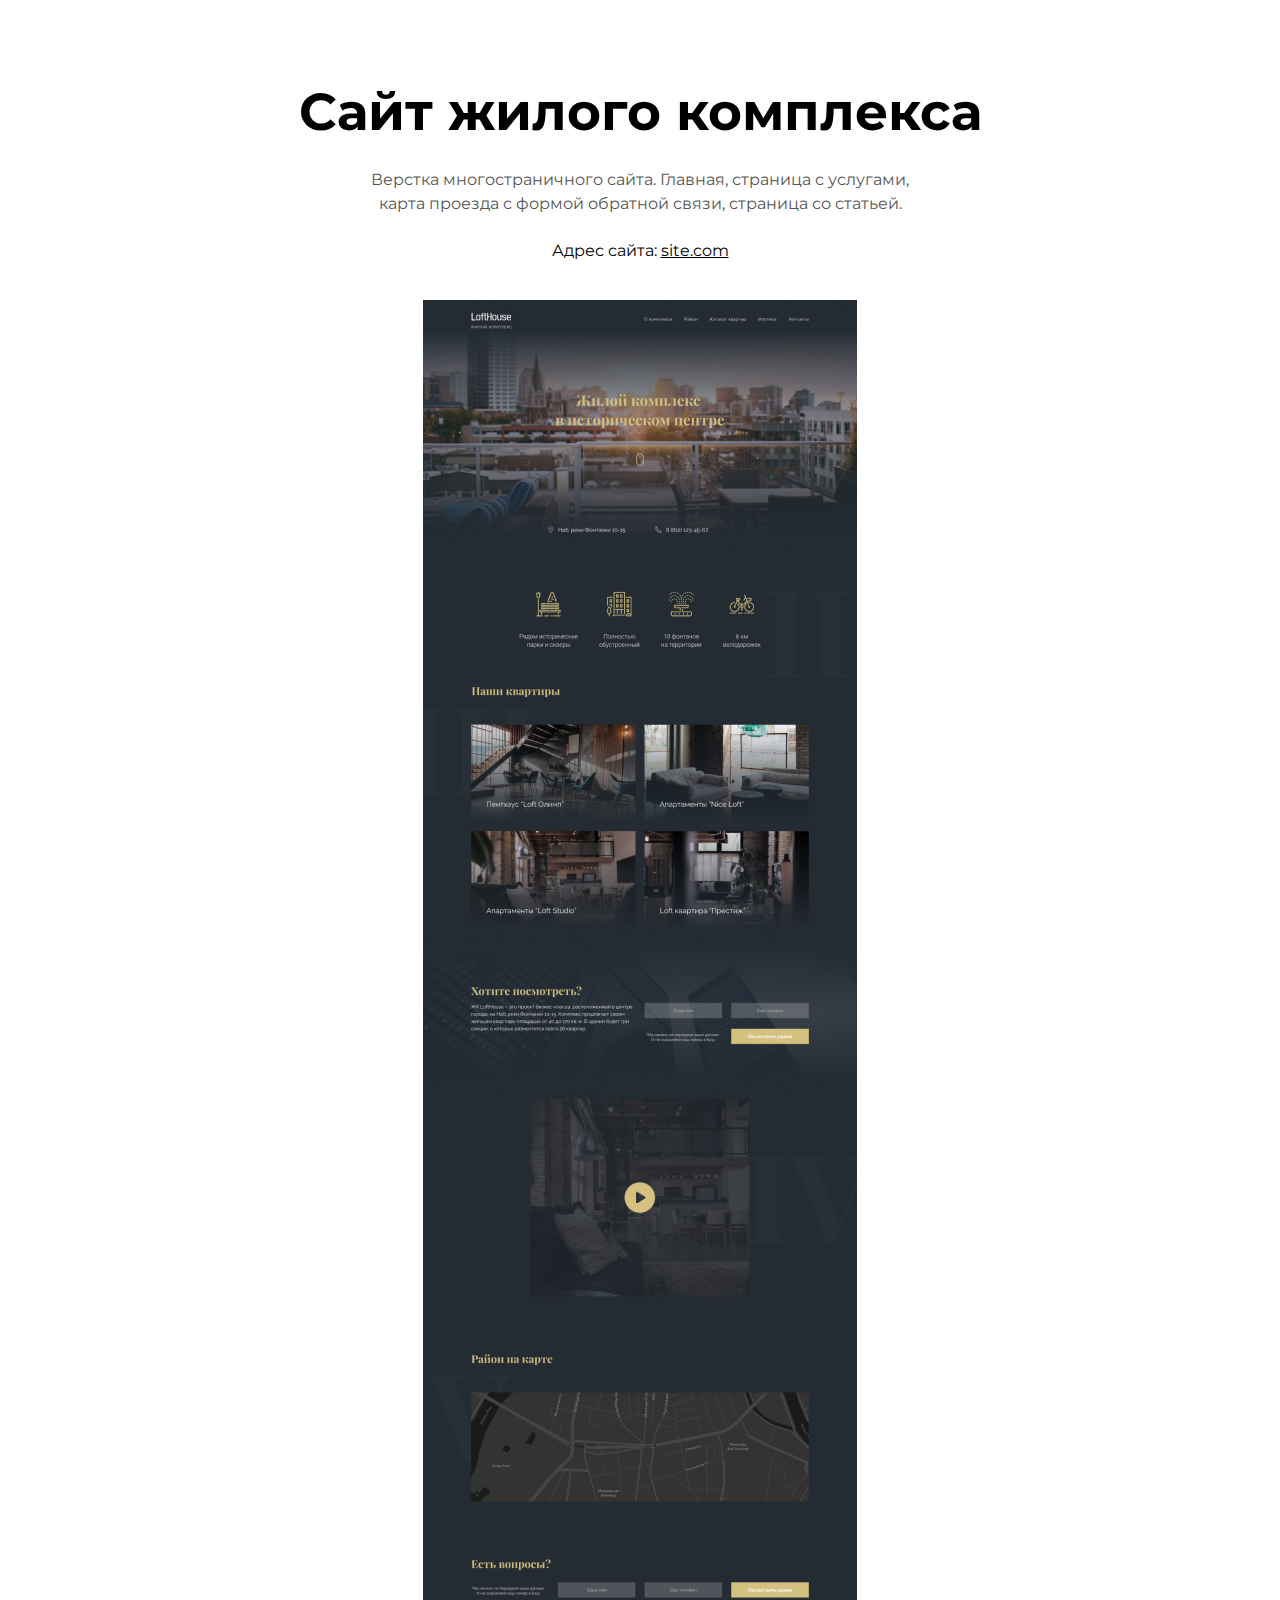
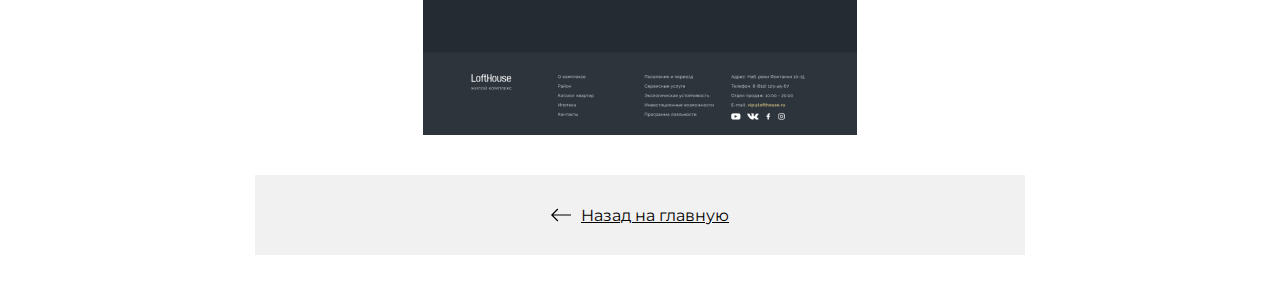
==== loft-house.html @ 3b43f45d "Сделаны 3 внутренних сайта" ====
<!DOCTYPE html>
<html lang="ru">

<head>
    <meta charset="UTF-8">
    <meta name="viewport" content="width=device-width, initial-scale=1.0">
    <link rel="stylesheet" href="./css/base.css">
    <link rel="stylesheet" href="./css/main.css">
    <title>Сайт жилого комплекса</title>
</head>

<body>
    <article class="inner-page">
        <div class="conteiner">

            <div class="inner-page__details">
                <h1 class="inner-page__title">Сайт жилого комплекса</h1>

                <div class="inner-page__text">
                    <p>Верстка многостраничного сайта. Главная, страница с услугами,
                        карта проезда с формой обратной связи,
                        страница со статьей.</p>
                </div>
                <p class="inner-page__link">Адрес сайта: <a href="#" target="_blank">site.com</a></p>
            </div>

            <img class="inner-page__img" src="./img/project/project-lofthouse.jpg"
            srcset="./img/project/project-lofthouse@2x .jpg 2x" alt="Сайт жилого комплекса">

            <a href="./index.html" class="inner-page__backlink"> <img src="./img/icons/arrow-left.svg"
                    alt="вернуться на главную">Назад на главную</a>
        </div>
    </article>
</body>

</html>
---- css/base.css ----
* {
	padding: 0px;
	margin: 0px;
	border: none;
}

*,
*::before,
*::after {
	box-sizing: border-box;
}

/* Links */

/* Common */

aside, nav, footer, header, section, main {
	display: block;
}

body {
    font-family: "Montserrat", sans-serif;
    font-optical-sizing: auto;
    font-weight: 400;
    font-style: normal;
}

.conteiner {
    width: 1200px;
    margin: 0 auto;
    padding: 0 15px;
}

h1, h2, h3, h4, h5, h6, p {
    font-size: inherit;
	font-weight: inherit;
}

ul, ul li {
	list-style: none;
}

img {
	vertical-align: top;
}

img, svg {
	max-width: 100%;
	height: auto;
}

address {
  font-style: normal;
}

/* Form */

input, textarea, button, select {
	font-family: inherit;
    font-size: inherit;
    color: inherit;
    background-color: transparent;
}

input::-ms-clear {
	display: none;
}

button, input[type="submit"] {
    display: inline-block;
    box-shadow: none;
    background-color: transparent;
    background: none;
    cursor: pointer;
}

input:focus, input:active,
button:focus, button:active {
    outline: none;
}

button::-moz-focus-inner {
	padding: 0;
	border: 0;
}

label {
	cursor: pointer;
}

legend {
	display: block;
}
---- css/main.css ----
@import url("https://fonts.googleapis.com/css2?family=Inter:wght@100..900&family=Montserrat:ital,wght@0,100..900;1,100..900&display=swap");

/* Header */

.header {
  padding: 80px 0 80px;
  /* background-color: #252525; */
  background: #252525 linear-gradient(158deg, #2f2f2f 0%, #202020 100%);
  color: #fff;
  border-bottom-right-radius: 100px;
}

.header__img {
  border-radius: 80px;
}

.header__row {
  display: flex;
  align-items: center;
  column-gap: 60px;
}

.header__title {
  margin-bottom: 10px;
  font-weight: 700;
  font-size: 60px;
  color: #fff;
}

.header__text {
  width: 530px;
  margin-bottom: 10px;
  font-weight: 300;
  font-size: 26px;
  color: #fff;
}

.header__buttons {
  display: flex;
  column-gap: 20px;
}

.button {
  background-color: #000;
  border-radius: 8px;
  padding: 15px 25px;
  line-height: 1;
  color: #fff;
  font-weight: 400;
  font-size: 16px;
}

.button:hover {
  background-color: #1782cf;
  transition: all 0.2s ease-in;
}

.button-outline {
  border-radius: 8px;
  padding: 15px 25px;
  line-height: 1;
  color: #fff;
  font-weight: 400;
  font-size: 16px;
  border: 1px solid #3b3b3b;
}

.button-outline:hover {
  border-color: #1782cf;
  transition: all 0.2s ease-in;
}

/* Porfolio */

.portfolio {
  padding-top: 80px;
}

.portfolio__title {
  margin-bottom: 65px;
  font-weight: 700;
  font-size: 52px;
  text-align: center;
  color: #000;
}

.projects {
  margin-bottom: 80px;
  display: flex;
  flex-direction: column;
  row-gap: 70px;
  align-items: center;
}

.project {
  text-align: center;
}

.project__img {
  margin-bottom: 30px;
  border-radius: 30px;
  transition: opacity 0.2s ease-in;
}

.project__img:hover {
  opacity: 0.8;
}

.project__title {
  color: #000;
  font-size: 22px;
  font-weight: 400;
}

.project__title a {
  color: #000;
  text-decoration: underline;
}

/* Contacts */

.contacts {
  padding: 80px 0;
  background-color: #252525;
  border-top-left-radius: 100px;
  color: #fff;
}

.contacts__title {
  margin-bottom: 65px;
  font-weight: 700;
  font-size: 52px;
  text-align: center;
}

.messangers {
  display: flex;
  column-gap: 30px;
}

.messanger {
  border-radius: 20px;
  border: 1px solid #363636;
  padding: 46px 20px;
  color: #fff;
  display: flex;
  column-gap: 15px;
  text-decoration: none;
  align-items: center;
  flex-grow: 1;

  transition: background-color 0.2s ease-in;
}

.messanger:hover {
  background-color: #1e1e1e;
}

/* Footer */

.footer {
  padding: 30px 0;
  background-color: #1e1e1e;
  color: #5d5d5d;
}

.footer a {
  color: #5886a8;
}

.footer__inner {
  font-weight: 400;
  font-size: 14px;
  text-align: center;
}

.footer__inner p + p {
  margin-bottom: 15px;
}

/* Inner-page */

.inner-page {
  padding: 80px 0 40px;
}

.inner-page__details {
  margin-bottom: 40px;
  text-align: center;
  display: flex;
  flex-direction: column;
  align-items: center;
  row-gap: 25px;
}

.inner-page__title {
  font-weight: 700;
  font-size: 52px;
  text-align: center;
}

.inner-page__text {
  max-width: 570px;
  font-weight: 400;
  font-size: 16px;
  line-height: 1.5;
  text-align: center;
  color: #555;
}

.inner-page__link {
  color: #000;
}

.inner-page__link a {
  color: #000;
  text-decoration: underline;
}

.inner-page__img {
  display: block;
  margin: 0 auto;
  margin-bottom: 40px;
}

.inner-page__backlink {
  max-width: 770px;
  background-color: #f1f1f1;
  padding: 30px;
  margin: 0 auto;
  color: #000;

  display: flex;
  align-items: center;
  justify-content: center;
  column-gap: 10px;

  transition: all 0.2s ease-in;
}

.inner-page__backlink:hover {
  background-color: #e0e0e0;
}
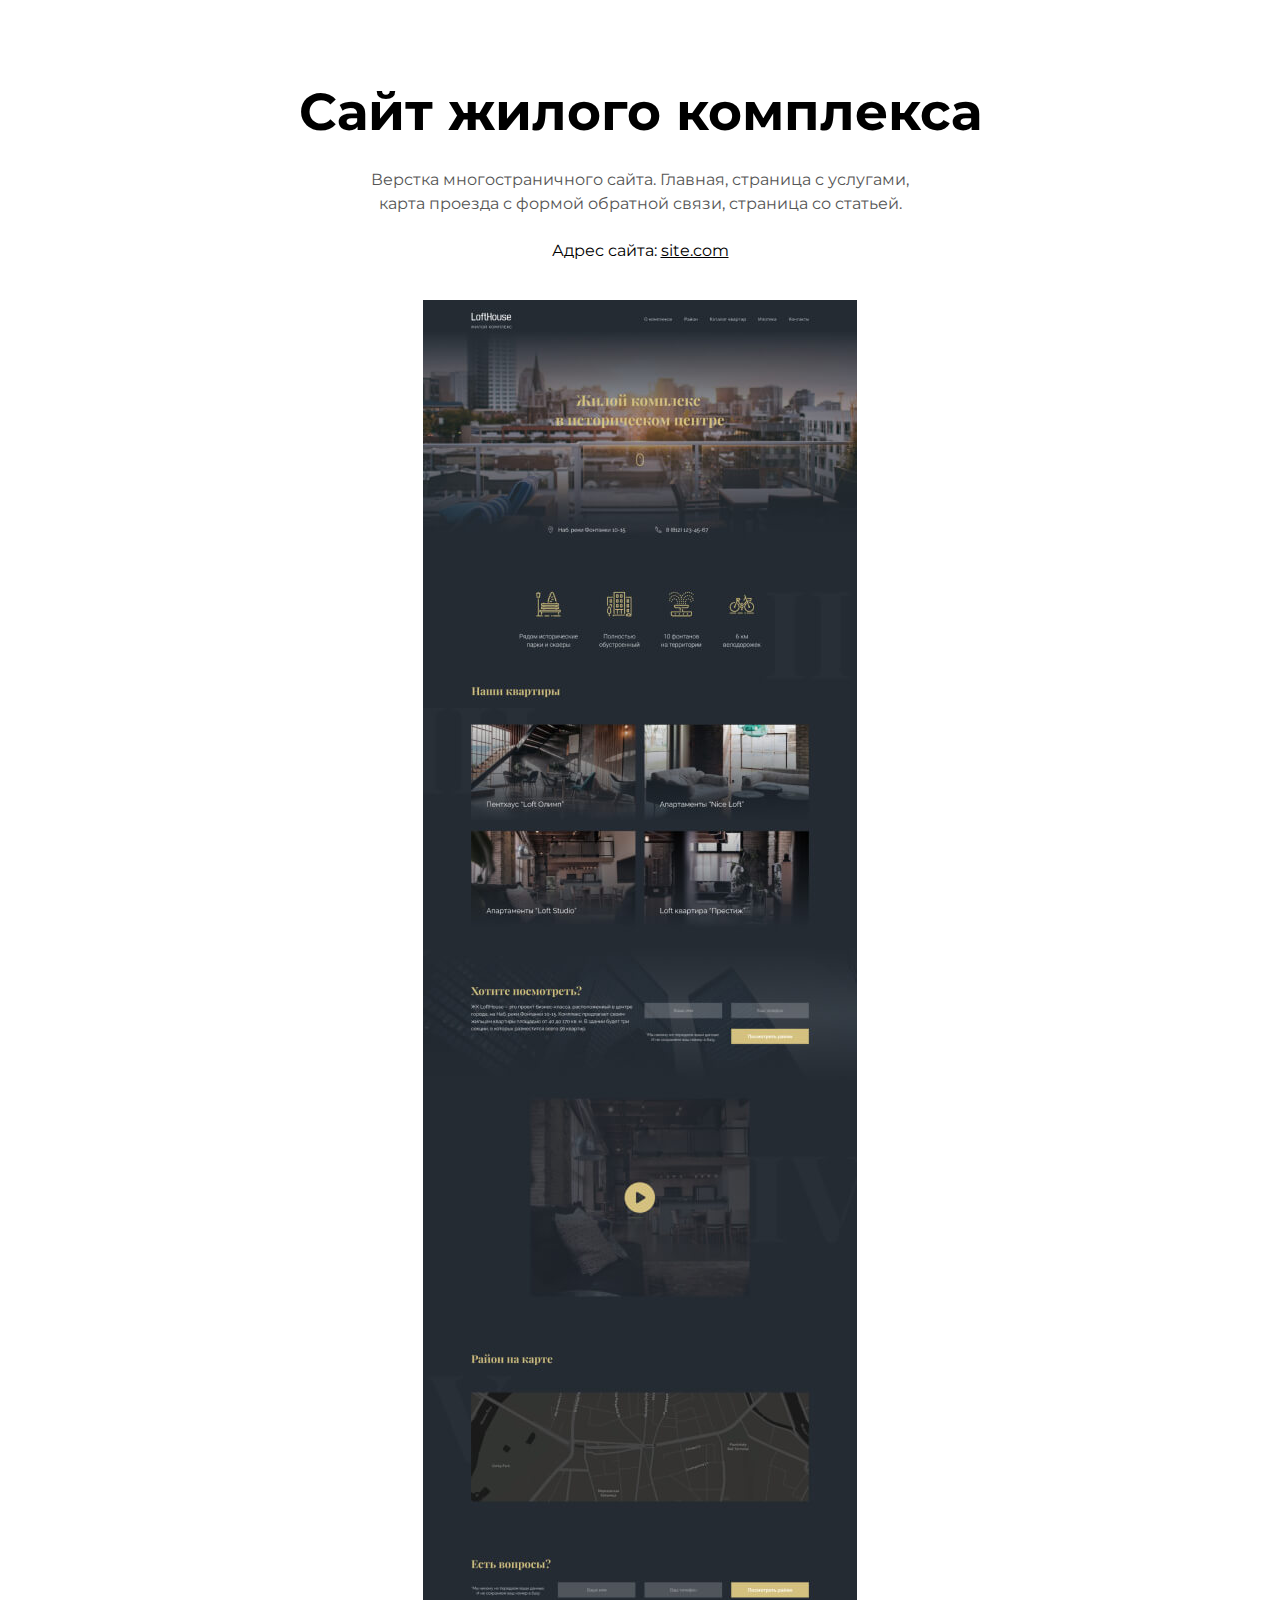
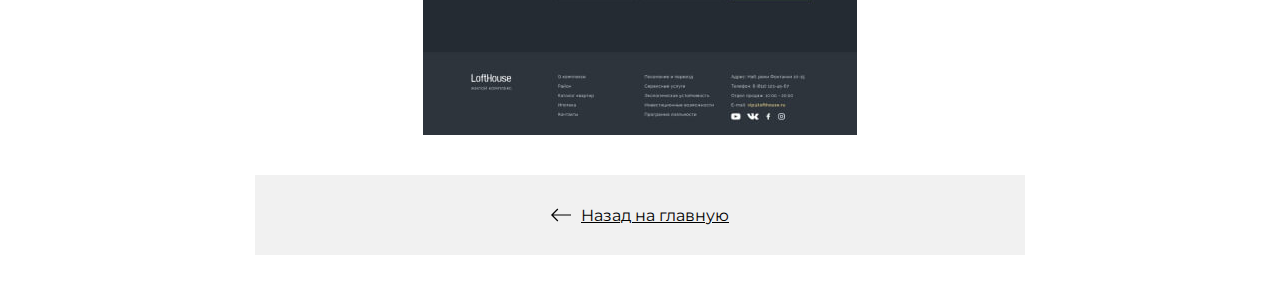
==== commit 984b5be7: "Добавлено описание" ====
--- a/loft-house.html
+++ b/loft-house.html
@@ -4,9 +4,12 @@
 <head>
     <meta charset="UTF-8">
     <meta name="viewport" content="width=device-width, initial-scale=1.0">
+    <title>Сайт жилого комплекса</title>
     <link rel="stylesheet" href="./css/base.css">
     <link rel="stylesheet" href="./css/main.css">
-    <title>Сайт жилого комплекса</title>
+    <link rel="stylesheet" href="./css/media.css">
+    <link rel="icon" type="image/x-icon" href="./img/favicon/favicon.svg">
+    <link rel="apple-touch-icon" sizes="180x180" href="./img/favicon/apple-touch-icon.png">
 </head>
 
 <body>
--- a/css/base.css
+++ b/css/base.css
@@ -26,7 +26,7 @@
 }
 
 .conteiner {
-    width: 1200px;
+    max-width: 1200px;
     margin: 0 auto;
     padding: 0 15px;
 }
--- a/css/main.css
+++ b/css/main.css
@@ -1,6 +1,10 @@
 @import url("https://fonts.googleapis.com/css2?family=Inter:wght@100..900&family=Montserrat:ital,wght@0,100..900;1,100..900&display=swap");
 
 /* Header */
+
+html {
+  scroll-behavior: smooth;
+}
 
 .header {
   padding: 80px 0 80px;
@@ -136,6 +140,8 @@
 .messangers {
   display: flex;
   column-gap: 30px;
+  flex-wrap: wrap;
+  row-gap: 30px;
 }
 
 .messanger {
--- a/css/media.css
+++ b/css/media.css
@@ -0,0 +1,132 @@
+@media (max-width: 1080px) {
+  .header__row {
+    column-gap: 30px;
+  }
+
+  .header__img {
+    width: 300px;
+    border-radius: 30px;
+  }
+
+  .header__title {
+    font-size: 52px;
+  }
+
+  .header__text {
+    font-size: 22px;
+  }
+
+  .portfolio__title {
+    font-size: 42px;
+  }
+  .contacts__title {
+    font-size: 42px;
+  }
+
+  .inner-page__title {
+    font-size: 42px;
+  }
+}
+
+@media (max-width: 767px) {
+  .header {
+    padding-top: 20px;
+    padding-bottom: 40px;
+    border-bottom-right-radius: 60px;
+  }
+
+  .header__row {
+    flex-direction: column;
+    align-items: flex-start;
+    row-gap: 20px;
+  }
+
+  .header__img {
+    width: 100%;
+    width: auto;
+  }
+
+  .header__title {
+    font-size: 32px;
+  }
+
+  .header__text {
+    font-size: 18px;
+  }
+
+  .portfolio {
+    padding: 40px 0;
+  }
+
+  .portfolio__title {
+    margin-bottom: 30px;
+    font-size: 28px;
+  }
+
+  .project {
+    row-gap: 30px;
+  }
+
+  .project__img {
+    margin-bottom: 20px;
+    border-radius: 14px;
+  }
+
+  .project__title {
+    font-size: 16px;
+  }
+
+  .contacts {
+    padding: 40px 0;
+    border-top-left-radius: 60px;
+  }
+
+  .contacts__title {
+    margin-bottom: 30px;
+    font-size: 28px;
+  }
+
+  .messangers {
+    gap: 20px;
+  }
+
+  .messanger {
+    padding: 32px 20px;
+    border-radius: 12px;
+    font-size: 16px;
+  }
+
+  /* Footer */
+
+  .footer__inner {
+    font-size: 12px;
+  }
+
+  /* Inner-page */
+
+  .inner-page {
+    padding: 40px 0 20px;
+  }
+
+  .inner-page__title {
+    margin-bottom: 20px;
+    font-size: 28px;
+  }
+
+  .inner-page__details {
+    row-gap: 20px;
+    margin-bottom: 20px;
+  }
+
+  .inner-page__text {
+    row-gap: 20px;
+  }
+
+  .inner-page__img {
+    margin-bottom: 20px;
+  }
+
+  .inner-page__backlink {
+    padding: 20px;
+  }
+}
